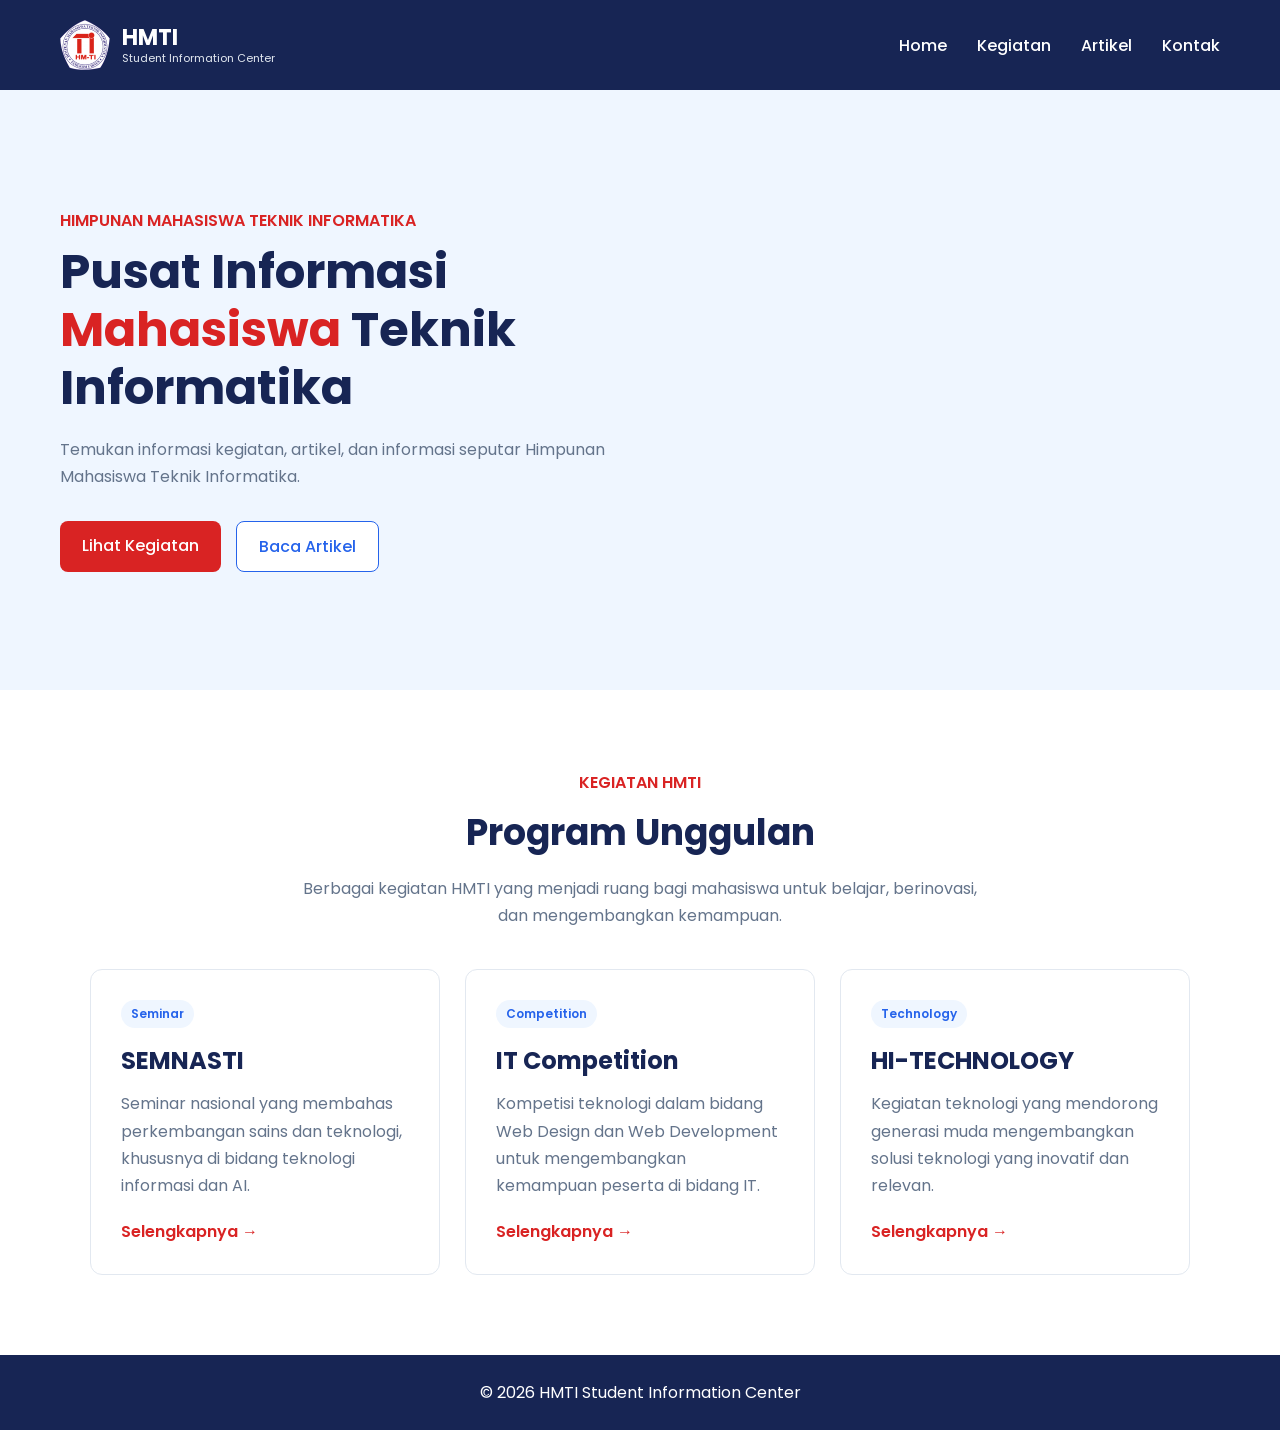
==== index.html @ 27c4262d "Initial commit" ====
<!DOCTYPE html>
<html lang="id">
<head>
    <meta charset="UTF-8">
    <meta name="viewport" content="width=device-width, initial-scale=1.0">
    <title>HMTI Student Information Center</title>
    <link href="https://fonts.googleapis.com/css2?family=Poppins:wght@400;500;600;700&display=swap" rel="stylesheet">
    <link rel="stylesheet" href="css/style.css">
</head>
<body>
    <nav>
    <div class="brand">
        <img src="assets/LOGO_HMTI.png" alt="Logo HMTI">

        <div class="brand-text">
            <h2>HMTI</h2>
            <p>Student Information Center</p>
        </div>
    </div>

    <ul>
        <li><a href="index.html">Home</a></li>
        <li><a href="kegiatan.html">Kegiatan</a></li>
        <li><a href="artikel.html">Artikel</a></li>
        <li><a href="kontak.html">Kontak</a></li>
    </ul>
</nav>

    <main>
        <section class="hero">
            <div class="hero-text">
                <p class="subtitle">HIMPUNAN MAHASISWA TEKNIK INFORMATIKA</p>
                <h1>
                    Pusat Informasi<br>
                    <span>Mahasiswa</span>
                    Teknik Informatika
                </h1>
                <p>
                    Temukan informasi kegiatan, artikel, dan informasi
                    seputar Himpunan Mahasiswa Teknik Informatika.
                </p>

                <div class="hero-buttons">
                    <a href="kegiatan.html" class="btn">
                        Lihat Kegiatan
                    </a>

                    <a href="artikel.html" class="btn-outline">
                        Baca Artikel
                    </a>
                </div>
            </div>
        </section>

        <section class="highlights">
            <div class="section-heading">
                <p class="subtitle">KEGIATAN HMTI</p>
                <h2>Program Unggulan</h2>
                <p>
                    Berbagai kegiatan HMTI yang menjadi ruang bagi mahasiswa
                    untuk belajar, berinovasi, dan mengembangkan kemampuan.
                </p>
            </div>

            <div class="activity-container">
                <article class="activity-card">
                    <div class="activity-content">
                        <span class="activity-tag">Seminar</span>
                        <h3>SEMNASTI</h3>
                        <p>
                            Seminar nasional yang membahas perkembangan
                            sains dan teknologi, khususnya di bidang
                            teknologi informasi dan AI.
                        </p>

                        <a href="kegiatan.html">
                            Selengkapnya →
                        </a>
                    </div>
                </article>

                <article class="activity-card">
                    <div class="activity-content">
                        <span class="activity-tag">Competition</span>
                        <h3>IT Competition</h3>
                        <p>
                            Kompetisi teknologi dalam bidang Web Design
                            dan Web Development untuk mengembangkan
                            kemampuan peserta di bidang IT.
                        </p>

                        <a href="kegiatan.html">
                            Selengkapnya →
                        </a>
                    </div>
                </article>

                <article class="activity-card">
                    <div class="activity-content">
                        <span class="activity-tag">Technology</span>
                        <h3>HI-TECHNOLOGY</h3>
                        <p>
                            Kegiatan teknologi yang mendorong generasi muda
                            mengembangkan solusi teknologi yang inovatif
                            dan relevan.
                        </p>

                        <a href="kegiatan.html">
                            Selengkapnya →
                        </a>
                    </div>
                </article>
            </div>
        </section>
    </main>

    <footer>
        <p>&copy; 2026 HMTI Student Information Center</p>
    </footer>
</body>
</html>
---- css/style.css ----
* {
    margin: 0;
    padding: 0;
    box-sizing: border-box;
    font-family: Poppins, sans-serif;
}

body {
    background: #FFFFFF;
    color: #1E293B;
}

.brand {
    display: flex;
    align-items: center;
    gap: 12px;
}

.brand img {
    width: 50px;
    height: 50px;
    object-fit: contain;
}

.brand-text h2 {
    font-size: 22px;
    line-height: 1.2;
    color: #FFFFFF;
}

.brand-text p {
    font-size: 11px;
    font-weight: 400;
    line-height: 1.2;
    color: #E2E8F0;
}

nav {
    display: flex;
    justify-content: space-between;
    align-items: center;

    padding: 20px 60px;

    background: #172554;
    color: #FFFFFF;

    position: sticky;
    top: 0;
    z-index: 100;
}

nav ul {
    display: flex;
    list-style: none;
    gap: 30px;
}

nav a {
    color: #FFFFFF;
    text-decoration: none;
    font-weight: 500;
    transition: 0.2s;
}

nav a:hover {
    color: #D92323;
}

.hero {
    min-height: 600px;

    display: flex;
    align-items: center;

    padding: 80px 60px;

    background: #EFF6FF;
}

.hero-text {
    max-width: 700px;
}

.subtitle {
    color: #D92323;
    font-weight: 600;
    margin-bottom: 10px;
}

.hero h1 {
    font-size: 48px;
    line-height: 1.2;
    margin-bottom: 20px;
    color: #172554;
}

.hero h1 span {
    color: #D92323;
}

.hero-text > p:not(.subtitle) {
    max-width: 600px;
    line-height: 1.7;
    margin-bottom: 30px;
    color: #64748B;
}

.hero-buttons {
    display: flex;
    gap: 15px;
}

.btn,
.btn-outline {
    padding: 12px 22px;
    border-radius: 8px;
    text-decoration: none;
    font-weight: 500;
    transition: 0.2s;
}

.btn {
    background: #D92323;
    color: #FFFFFF;
}

.btn:hover {
    background: #B91C1C;
}

.btn-outline {
    border: 1px solid #2563EB;
    color: #2563EB;
    background: #FFFFFF;
}

.btn-outline:hover {
    background: #2563EB;
    color: #FFFFFF;
}

/* ================= HIGHLIGHTS ================= */

.highlights {
    padding: 80px 60px;
    background: #FFFFFF;
}

.section-heading {
    max-width: 700px;
    margin: 0 auto 40px;
    text-align: center;
}

.section-heading h2 {
    font-size: 36px;
    color: #172554;
    margin-bottom: 15px;
}

.section-heading > p:last-child {
    color: #64748B;
    line-height: 1.7;
}


.activity-container {
    max-width: 1100px;
    margin: auto;

    display: grid;
    grid-template-columns: repeat(3, 1fr);
    gap: 25px;
}


.activity-card {
    border: 1px solid #E2E8F0;
    border-radius: 12px;

    padding: 30px;

    background: #FFFFFF;

    transition: 0.2s;
}

.activity-card:hover {
    transform: translateY(-5px);
    box-shadow: 0 10px 25px rgba(15, 23, 42, 0.08);
}


.activity-tag {
    display: inline-block;

    padding: 5px 10px;
    margin-bottom: 15px;

    border-radius: 20px;

    background: #EFF6FF;
    color: #2563EB;

    font-size: 12px;
    font-weight: 600;
}


.activity-card h3 {
    color: #172554;
    font-size: 24px;
    margin-bottom: 12px;
}


.activity-card p {
    color: #64748B;
    line-height: 1.7;
    margin-bottom: 20px;
}


.activity-card a {
    color: #D92323;
    text-decoration: none;
    font-weight: 600;
}

.activity-card a:hover {
    color: #B91C1C;
}

footer {
    padding: 25px;
    text-align: center;

    background: #172554;
    color: #FFFFFF;
}

@media (max-width: 768px) {

    nav {
        padding: 20px;
        flex-direction: column;
        gap: 15px;
    }

    nav ul {
        gap: 15px;
        flex-wrap: wrap;
        justify-content: center;
    }

    .hero {
        padding: 60px 20px;
    }

    .hero h1 {
        font-size: 36px;
    }

    .hero-buttons {
        flex-direction: column;
    }

    .activity-container {
    grid-template-columns: 1fr;
    }

    .highlights {
        padding: 60px 20px;
    }

    .btn,
    .btn-outline {
        text-align: center;
    }
}
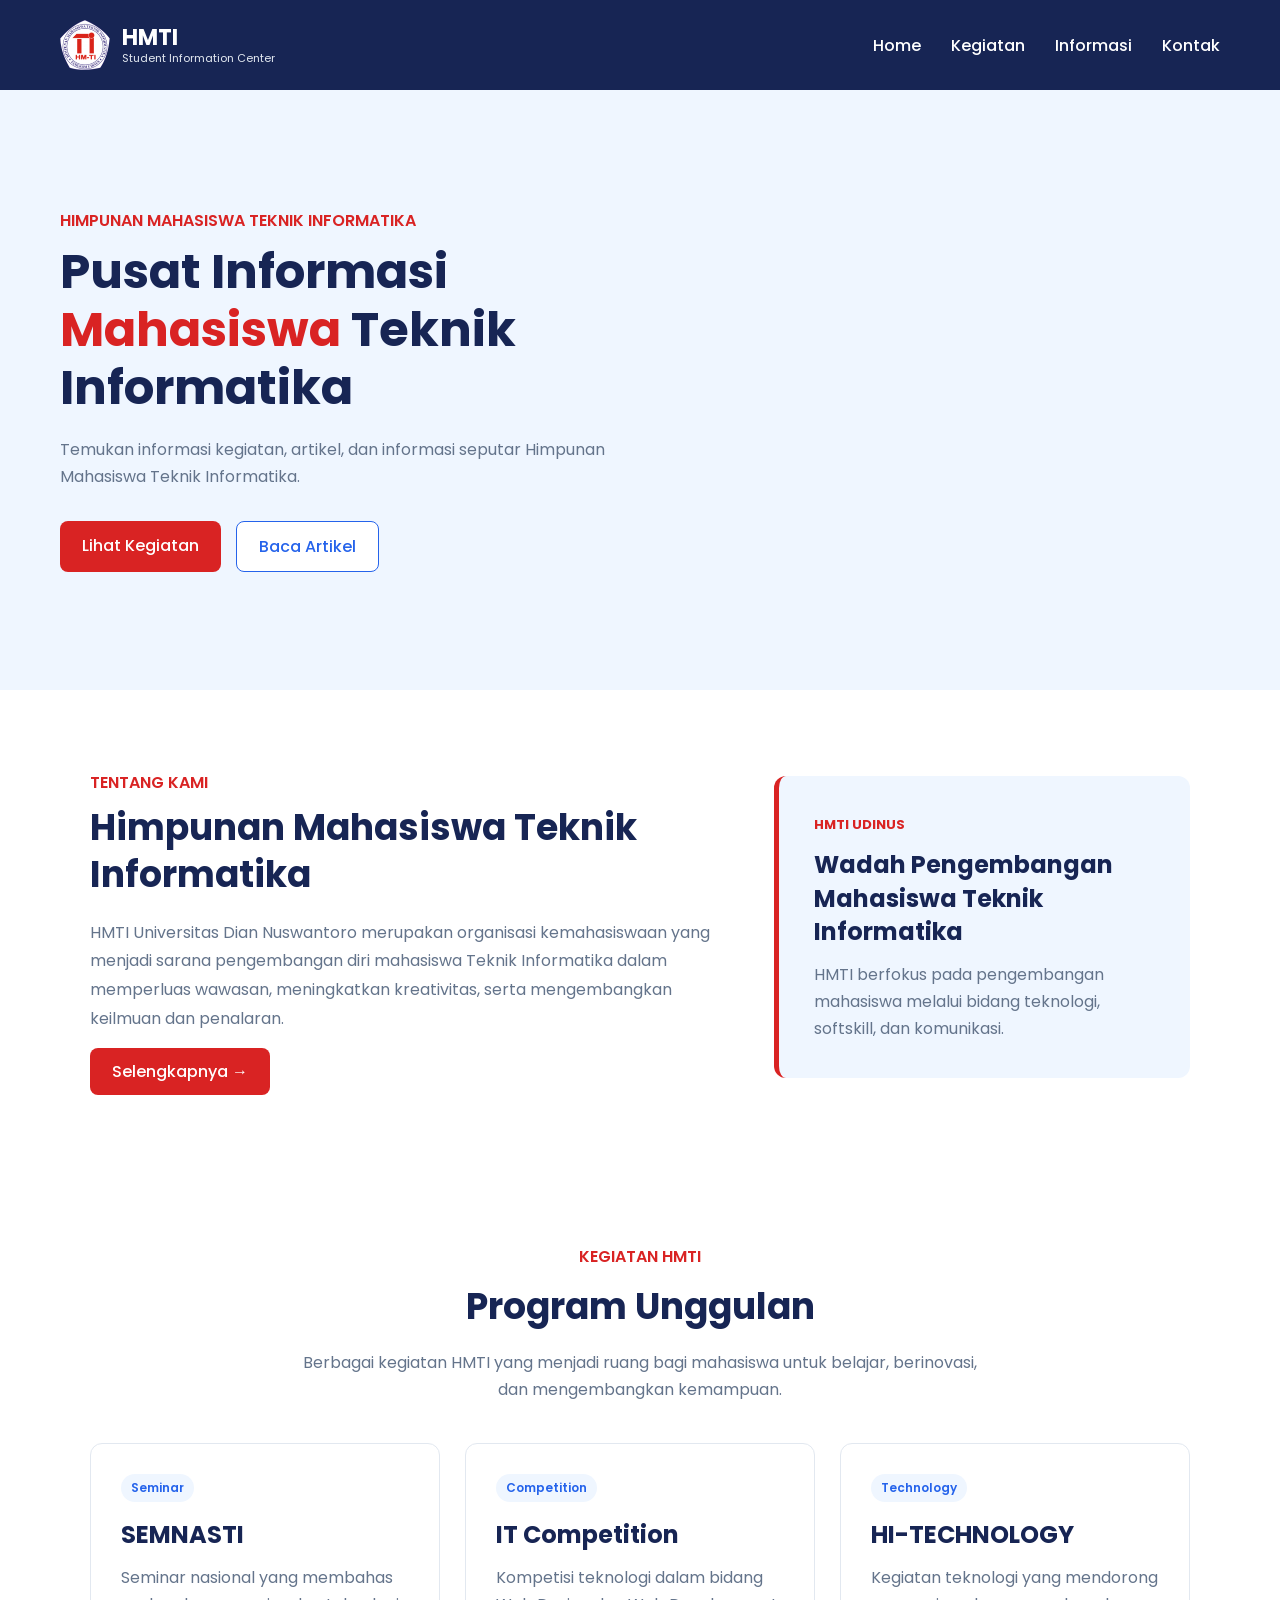
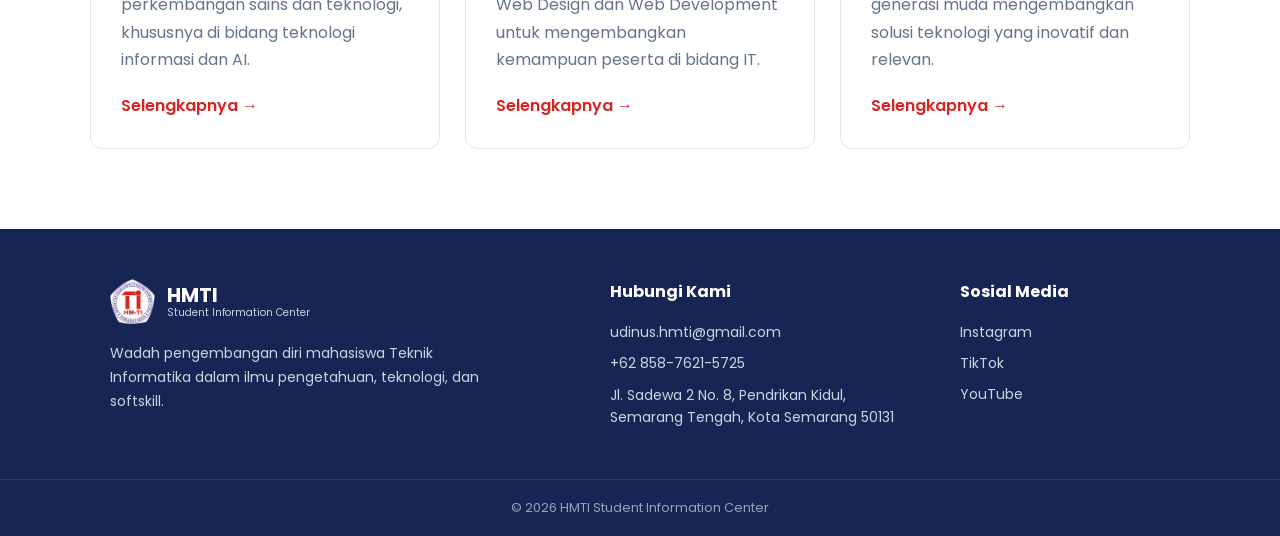
==== commit 17ba3a2f: "tambah bagian informasi, kontak, dan update web" ====
--- a/index.html
+++ b/index.html
@@ -5,26 +5,27 @@
     <meta name="viewport" content="width=device-width, initial-scale=1.0">
     <title>HMTI Student Information Center</title>
     <link href="https://fonts.googleapis.com/css2?family=Poppins:wght@400;500;600;700&display=swap" rel="stylesheet">
+    <link rel="stylesheet" href="https://cdnjs.cloudflare.com/ajax/libs/font-awesome/6.5.2/css/all.min.css">
     <link rel="stylesheet" href="css/style.css">
 </head>
 <body>
     <nav>
-    <div class="brand">
-        <img src="assets/LOGO_HMTI.png" alt="Logo HMTI">
-
-        <div class="brand-text">
-            <h2>HMTI</h2>
-            <p>Student Information Center</p>
+        <div class="brand">
+            <img src="assets/LOGO_HMTI.png" alt="Logo HMTI">
+
+            <div class="brand-text">
+                <h2>HMTI</h2>
+                <p>Student Information Center</p>
+            </div>
         </div>
-    </div>
-
-    <ul>
-        <li><a href="index.html">Home</a></li>
-        <li><a href="kegiatan.html">Kegiatan</a></li>
-        <li><a href="artikel.html">Artikel</a></li>
-        <li><a href="kontak.html">Kontak</a></li>
-    </ul>
-</nav>
+
+        <ul>
+            <li><a href="index.html">Home</a></li>
+            <li><a href="kegiatan.html">Kegiatan</a></li>
+            <li><a href="informasi.html">Informasi</a></li>
+            <li><a href="kontak.html">Kontak</a></li>
+        </ul>
+    </nav>
 
     <main>
         <section class="hero">
@@ -48,6 +49,45 @@
                     <a href="artikel.html" class="btn-outline">
                         Baca Artikel
                     </a>
+                </div>
+            </div>
+        </section>
+
+        <section class="about-section">
+            <div class="about-container">
+                <div class="about-text">
+                    <p class="subtitle">TENTANG KAMI</p>
+
+                    <h2>
+                        Himpunan Mahasiswa
+                        Teknik Informatika
+                    </h2>
+
+                    <p>
+                        HMTI Universitas Dian Nuswantoro merupakan organisasi
+                        kemahasiswaan yang menjadi sarana pengembangan diri
+                        mahasiswa Teknik Informatika dalam memperluas wawasan,
+                        meningkatkan kreativitas, serta mengembangkan keilmuan
+                        dan penalaran.
+                    </p>
+
+                    <a href="informasi.html" class="btn">
+                        Selengkapnya →
+                    </a>
+                </div>
+
+                <div class="about-box">
+                    <span>HMTI UDINUS</span>
+
+                    <h3>
+                        Wadah Pengembangan
+                        Mahasiswa Teknik Informatika
+                    </h3>
+
+                    <p>
+                        HMTI berfokus pada pengembangan mahasiswa melalui
+                        bidang teknologi, softskill, dan komunikasi.
+                    </p>
                 </div>
             </div>
         </section>
@@ -115,7 +155,53 @@
     </main>
 
     <footer>
-        <p>&copy; 2026 HMTI Student Information Center</p>
+        <div class="footer-container">
+            <div class="footer-brand">
+                <div class="footer-logo">
+                    <img src="assets/LOGO_HMTI.png" alt="Logo HMTI">
+
+                    <div>
+                        <h2>HMTI</h2>
+                        <p>Student Information Center</p>
+                    </div>
+                </div>
+
+                <p>
+                    Wadah pengembangan diri mahasiswa Teknik Informatika
+                    dalam ilmu pengetahuan, teknologi, dan softskill.
+                </p>
+            </div>
+
+            <div class="footer-contact">
+                <h3>Hubungi Kami</h3>
+
+                <a href="mailto:udinus.hmti@gmail.com">
+                    udinus.hmti@gmail.com
+                </a>
+
+                <a href="https://wa.me/6285876215725" target="_blank">
+                    +62 858-7621-5725
+                </a>
+                <p>
+                    Jl. Sadewa 2 No. 8, Pendrikan Kidul,
+                    Semarang Tengah, Kota Semarang 50131
+                </p>
+            </div>
+
+            <div class="footer-social">
+                <h3>Sosial Media</h3>
+
+                <a href="#" target="_blank">Instagram</a>
+                <a href="#" target="_blank">TikTok</a>
+                <a href="#" target="_blank">YouTube</a>
+            </div>
+        </div>
+
+        <div class="footer-bottom">
+            <p>
+                &copy; 2026 HMTI Student Information Center
+            </p>
+        </div>
     </footer>
 </body>
 </html>
--- a/css/style.css
+++ b/css/style.css
@@ -10,6 +10,18 @@
     color: #1E293B;
 }
 
+nav {
+    display: flex;
+    justify-content: space-between;
+    align-items: center;
+    padding: 20px 60px;
+    background: #172554;
+    color: #FFFFFF;
+    position: sticky;
+    top: 0;
+    z-index: 100;
+}
+
 .brand {
     display: flex;
     align-items: center;
@@ -23,37 +35,22 @@
 }
 
 .brand-text h2 {
+    color: #FFFFFF;
     font-size: 22px;
     line-height: 1.2;
-    color: #FFFFFF;
 }
 
 .brand-text p {
+    color: #E2E8F0;
     font-size: 11px;
     font-weight: 400;
     line-height: 1.2;
-    color: #E2E8F0;
-}
-
-nav {
-    display: flex;
-    justify-content: space-between;
-    align-items: center;
-
-    padding: 20px 60px;
-
-    background: #172554;
-    color: #FFFFFF;
-
-    position: sticky;
-    top: 0;
-    z-index: 100;
 }
 
 nav ul {
     display: flex;
+    gap: 30px;
     list-style: none;
-    gap: 30px;
 }
 
 nav a {
@@ -67,14 +64,17 @@
     color: #D92323;
 }
 
+.subtitle {
+    color: #D92323;
+    font-weight: 600;
+    margin-bottom: 10px;
+}
+
 .hero {
     min-height: 600px;
-
     display: flex;
     align-items: center;
-
     padding: 80px 60px;
-
     background: #EFF6FF;
 }
 
@@ -82,17 +82,11 @@
     max-width: 700px;
 }
 
-.subtitle {
-    color: #D92323;
-    font-weight: 600;
-    margin-bottom: 10px;
-}
-
 .hero h1 {
+    color: #172554;
     font-size: 48px;
     line-height: 1.2;
     margin-bottom: 20px;
-    color: #172554;
 }
 
 .hero h1 span {
@@ -101,9 +95,9 @@
 
 .hero-text > p:not(.subtitle) {
     max-width: 600px;
-    line-height: 1.7;
     margin-bottom: 30px;
     color: #64748B;
+    line-height: 1.7;
 }
 
 .hero-buttons {
@@ -131,8 +125,8 @@
 
 .btn-outline {
     border: 1px solid #2563EB;
+    background: #FFFFFF;
     color: #2563EB;
-    background: #FFFFFF;
 }
 
 .btn-outline:hover {
@@ -140,7 +134,63 @@
     color: #FFFFFF;
 }
 
-/* ================= HIGHLIGHTS ================= */
+.about-section {
+    padding: 80px 60px;
+    background: #FFFFFF;
+}
+
+.about-container {
+    max-width: 1100px;
+    margin: auto;
+
+    display: grid;
+    grid-template-columns: 1.2fr 0.8fr;
+    gap: 60px;
+
+    align-items: center;
+}
+
+.about-text {
+    max-width: 650px;
+}
+
+.about-text h2 {
+    color: #172554;
+    font-size: 36px;
+    line-height: 1.3;
+    margin-bottom: 20px;
+}
+
+.about-text > p:not(.subtitle) {
+    color: #64748B;
+    line-height: 1.8;
+    margin-bottom: 25px;
+}
+
+.about-box {
+    padding: 35px;
+    border-radius: 12px;
+    background: #EFF6FF;
+    border-left: 5px solid #D92323;
+}
+
+.about-box span {
+    color: #D92323;
+    font-size: 13px;
+    font-weight: 700;
+}
+
+.about-box h3 {
+    color: #172554;
+    font-size: 24px;
+    line-height: 1.4;
+    margin: 12px 0;
+}
+
+.about-box p {
+    color: #64748B;
+    line-height: 1.7;
+}
 
 .highlights {
     padding: 80px 60px;
@@ -154,8 +204,8 @@
 }
 
 .section-heading h2 {
+    color: #172554;
     font-size: 36px;
-    color: #172554;
     margin-bottom: 15px;
 }
 
@@ -163,26 +213,20 @@
     color: #64748B;
     line-height: 1.7;
 }
-
 
 .activity-container {
     max-width: 1100px;
     margin: auto;
-
     display: grid;
     grid-template-columns: repeat(3, 1fr);
     gap: 25px;
 }
 
-
 .activity-card {
+    padding: 30px;
     border: 1px solid #E2E8F0;
     border-radius: 12px;
-
-    padding: 30px;
-
-    background: #FFFFFF;
-
+    background: #FFFFFF;
     transition: 0.2s;
 }
 
@@ -191,36 +235,28 @@
     box-shadow: 0 10px 25px rgba(15, 23, 42, 0.08);
 }
 
-
 .activity-tag {
     display: inline-block;
-
     padding: 5px 10px;
     margin-bottom: 15px;
-
     border-radius: 20px;
-
     background: #EFF6FF;
     color: #2563EB;
-
     font-size: 12px;
     font-weight: 600;
 }
 
-
 .activity-card h3 {
     color: #172554;
     font-size: 24px;
     margin-bottom: 12px;
 }
 
-
 .activity-card p {
     color: #64748B;
     line-height: 1.7;
     margin-bottom: 20px;
 }
-
 
 .activity-card a {
     color: #D92323;
@@ -232,26 +268,481 @@
     color: #B91C1C;
 }
 
+.page-header {
+    padding: 70px 20px 50px;
+    text-align: center;
+    background: #EFF6FF;
+}
+
+.page-header h1 {
+    color: #172554;
+    font-size: 42px;
+    margin-bottom: 15px;
+}
+
+.page-header h1 span {
+    color: #D92323;
+}
+
+.page-header > p:last-child {
+    max-width: 650px;
+    margin: auto;
+    color: #64748B;
+    line-height: 1.7;
+}
+
+.activities {
+    padding: 80px 60px;
+    background: #FFFFFF;
+}
+
+.activity-list {
+    max-width: 1000px;
+    margin: auto;
+    display: grid;
+    grid-template-columns: repeat(2, 1fr);
+    gap: 25px;
+}
+
+.activity-item {
+    padding: 30px;
+    border: 1px solid #E2E8F0;
+    border-radius: 12px;
+    background: #FFFFFF;
+    transition: 0.2s;
+}
+
+.activity-item:hover {
+    transform: translateY(-5px);
+    box-shadow: 0 10px 25px rgba(15, 23, 42, 0.08);
+}
+
+.activity-item h2 {
+    color: #172554;
+    font-size: 26px;
+    margin-bottom: 15px;
+}
+
+.activity-info {
+    margin-bottom: 15px;
+}
+
+.activity-info p {
+    color: #64748B;
+    font-size: 14px;
+    margin-bottom: 5px;
+}
+
+.activity-description {
+    color: #64748B;
+    line-height: 1.7;
+    margin-bottom: 20px;
+}
+
+.activity-link {
+    color: #D92323;
+    text-decoration: none;
+    font-weight: 600;
+}
+
+.activity-link:hover {
+    color: #B91C1C;
+}
+
+.info-section {
+    max-width: 1100px;
+    margin: auto;
+    padding: 70px 20px;
+}
+
+.info-heading {
+    max-width: 750px;
+    margin-bottom: 35px;
+}
+
+.info-heading h2 {
+    color: #172554;
+    font-size: 32px;
+    line-height: 1.3;
+    margin-bottom: 15px;
+}
+
+.info-heading > p:last-child {
+    color: #64748B;
+    line-height: 1.7;
+}
+
+.vision-box {
+    padding: 30px;
+    border-left: 5px solid #D92323;
+    border-radius: 10px;
+    background: #EFF6FF;
+}
+
+.vision-box p {
+    color: #1E293B;
+    font-size: 16px;
+    line-height: 1.8;
+}
+
+.mission-section {
+    background: #FFFFFF;
+}
+
+.mission-list {
+    display: flex;
+    flex-direction: column;
+    gap: 15px;
+}
+
+.mission-item {
+    display: flex;
+    align-items: flex-start;
+    gap: 20px;
+    padding: 20px;
+    border: 1px solid #E2E8F0;
+    border-radius: 10px;
+    background: #FFFFFF;
+    transition: 0.2s;
+}
+
+.mission-item:hover {
+    transform: translateX(5px);
+    box-shadow: 0 5px 20px rgba(15, 23, 42, 0.06);
+}
+
+.mission-item span {
+    flex-shrink: 0;
+    color: #D92323;
+    font-size: 18px;
+    font-weight: 700;
+}
+
+.mission-item p {
+    color: #64748B;
+    line-height: 1.7;
+}
+
+.fields-section {
+    max-width: none;
+    padding: 70px 60px;
+    background: #EFF6FF;
+}
+
+.fields-section .info-heading {
+    max-width: 700px;
+    margin: 0 auto 40px;
+    text-align: center;
+}
+
+.field-container {
+    max-width: 1100px;
+    margin: auto;
+    display: grid;
+    grid-template-columns: repeat(3, 1fr);
+    gap: 25px;
+}
+
+.field-card {
+    display: flex;
+    flex-direction: column;
+    padding: 30px;
+    border: 1px solid #E2E8F0;
+    border-radius: 12px;
+    background: #FFFFFF;
+    transition: 0.2s;
+}
+
+.field-card:hover {
+    transform: translateY(-5px);
+    box-shadow: 0 10px 25px rgba(15, 23, 42, 0.08);
+}
+
+.field-number {
+    display: inline-block;
+    margin-bottom: 15px;
+    color: #D92323;
+    font-size: 14px;
+    font-weight: 700;
+}
+
+.field-card h3 {
+    color: #172554;
+    font-size: 26px;
+    margin-bottom: 5px;
+}
+
+.field-title {
+    color: #2563EB;
+    font-size: 14px;
+    font-weight: 600;
+    margin-bottom: 18px;
+}
+
+.field-description {
+    color: #64748B;
+    line-height: 1.7;
+    margin-bottom: 25px;
+}
+
+.field-detail {
+    padding-top: 18px;
+    margin-top: auto;
+    border-top: 1px solid #E2E8F0;
+}
+
+.field-detail + .field-detail {
+    margin-top: 20px;
+}
+
+.field-detail h4 {
+    color: #172554;
+    font-size: 14px;
+    margin-bottom: 10px;
+}
+
+.field-detail ul {
+    padding-left: 18px;
+    color: #64748B;
+    font-size: 14px;
+    line-height: 1.8;
+}
+
+.field-detail li {
+    padding-left: 3px;
+}
+
+.contact-section {
+    max-width: 1100px;
+    margin: auto;
+    padding: 70px 20px;
+}
+
+.contact-heading {
+    max-width: 700px;
+    margin-bottom: 40px;
+}
+
+.contact-heading h2 {
+    color: #172554;
+    font-size: 32px;
+    margin-bottom: 15px;
+}
+
+.contact-heading > p:last-child {
+    color: #64748B;
+    line-height: 1.7;
+}
+
+.contact-container {
+    display: grid;
+    grid-template-columns: repeat(3, 1fr);
+    gap: 20px;
+    margin-bottom: 70px;
+}
+
+.contact-card {
+    display: flex;
+    align-items: flex-start;
+    gap: 15px;
+    padding: 25px;
+    border: 1px solid #E2E8F0;
+    border-radius: 12px;
+    background: #FFFFFF;
+    transition: 0.2s;
+}
+
+.contact-card:hover {
+    transform: translateY(-5px);
+    box-shadow: 0 10px 25px rgba(15, 23, 42, 0.08);
+}
+
+.contact-icon {
+    display: flex;
+    align-items: center;
+    justify-content: center;
+    flex-shrink: 0;
+    width: 42px;
+    height: 42px;
+    border-radius: 10px;
+    background: #EFF6FF;
+    color: #2563EB;
+    font-size: 20px;
+    font-weight: 600;
+}
+
+.contact-icon i {
+    font-size: 18px;
+}
+
+.contact-card h3 {
+    color: #172554;
+    font-size: 17px;
+    margin-bottom: 6px;
+}
+
+.contact-card p,
+.contact-card a {
+    color: #64748B;
+    font-size: 14px;
+    line-height: 1.6;
+    text-decoration: none;
+}
+
+.contact-card a:hover {
+    color: #D92323;
+}
+
+.social-section {
+    padding: 50px 30px;
+    border-radius: 12px;
+    background: #EFF6FF;
+    text-align: center;
+}
+
+.social-section h2 {
+    color: #172554;
+    font-size: 30px;
+    margin-bottom: 12px;
+}
+
+.social-section > p:not(.subtitle) {
+    max-width: 600px;
+    margin: 0 auto 25px;
+    color: #64748B;
+    line-height: 1.7;
+}
+
+.social-link {
+    display: inline-flex;
+    align-items: center;
+    justify-content: center;
+    gap: 8px;
+    padding: 10px 20px;
+    border: 1px solid #2563EB;
+    border-radius: 8px;
+    background: #FFFFFF;
+    color: #2563EB;
+    text-decoration: none;
+    font-size: 14px;
+    font-weight: 600;
+    transition: 0.2s;
+}
+
+.social-link:hover {
+    background: #2563EB;
+    color: #FFFFFF;
+}
+
+.social-link i {
+    font-size: 16px;
+}
+
 footer {
-    padding: 25px;
-    text-align: center;
-
     background: #172554;
     color: #FFFFFF;
 }
 
+.footer-container {
+    max-width: 1100px;
+    margin: auto;
+    padding: 50px 20px;
+    display: grid;
+    grid-template-columns: 1.5fr 1fr 0.7fr;
+    gap: 50px;
+}
+
+.footer-logo {
+    display: flex;
+    align-items: center;
+    gap: 12px;
+    margin-bottom: 18px;
+}
+
+.footer-logo img {
+    width: 45px;
+    height: 45px;
+    object-fit: contain;
+}
+
+.footer-logo h2 {
+    font-size: 20px;
+    line-height: 1.2;
+}
+
+.footer-logo p {
+    color: #CBD5E1;
+    font-size: 10px;
+    line-height: 1.2;
+}
+
+.footer-brand > p {
+    max-width: 400px;
+    color: #CBD5E1;
+    font-size: 14px;
+    line-height: 1.7;
+}
+
+.footer-container h3 {
+    margin-bottom: 18px;
+    color: #FFFFFF;
+    font-size: 16px;
+}
+
+.footer-contact a,
+.footer-social a {
+    display: flex;
+    align-items: center;
+    gap: 8px;
+    margin-bottom: 10px;
+    color: #CBD5E1;
+    font-size: 14px;
+    text-decoration: none;
+    transition: 0.2s;
+}
+
+.footer-contact p {
+    display: flex;
+    align-items: flex-start;
+    gap: 8px;
+    color: #CBD5E1;
+    font-size: 14px;
+    line-height: 1.6;
+}
+
+.footer-contact i,
+.footer-social i {
+    width: 18px;
+    text-align: center;
+}
+
+.footer-contact a:hover,
+.footer-social a:hover {
+    color: #FFFFFF;
+}
+
+.footer-bottom {
+    padding: 18px 20px;
+    border-top: 1px solid rgba(255, 255, 255, 0.1);
+    text-align: center;
+}
+
+.footer-bottom p {
+    color: #94A3B8;
+    font-size: 13px;
+}
+
 @media (max-width: 768px) {
-
     nav {
-        padding: 20px;
         flex-direction: column;
         gap: 15px;
+        padding: 20px;
     }
 
     nav ul {
+        justify-content: center;
+        flex-wrap: wrap;
         gap: 15px;
-        flex-wrap: wrap;
-        justify-content: center;
     }
 
     .hero {
@@ -264,18 +755,81 @@
 
     .hero-buttons {
         flex-direction: column;
-    }
-
-    .activity-container {
-    grid-template-columns: 1fr;
-    }
-
-    .highlights {
-        padding: 60px 20px;
     }
 
     .btn,
     .btn-outline {
         text-align: center;
     }
+
+    .highlights {
+        padding: 60px 20px;
+    }
+
+    .activity-container {
+        grid-template-columns: 1fr;
+    }
+
+    .page-header {
+        padding: 60px 20px 40px;
+    }
+
+    .page-header h1 {
+        font-size: 34px;
+    }
+
+    .activities {
+        padding: 60px 20px;
+    }
+
+    .activity-list {
+        grid-template-columns: 1fr;
+    }
+
+    .info-section {
+        padding: 50px 20px;
+    }
+
+    .info-heading h2 {
+        font-size: 28px;
+    }
+
+    .mission-item {
+        gap: 15px;
+    }
+
+    .fields-section {
+        padding: 50px 20px;
+    }
+
+    .field-container {
+        grid-template-columns: 1fr;
+    }
+
+    .contact-section {
+        padding: 50px 20px;
+    }
+
+    .contact-heading h2 {
+        font-size: 28px;
+    }
+
+    .contact-container {
+        grid-template-columns: 1fr;
+        margin-bottom: 50px;
+    }
+
+    .social-section {
+        padding: 40px 20px;
+    }
+
+    .social-section h2 {
+        font-size: 26px;
+    }
+
+    .footer-container {
+        grid-template-columns: 1fr;
+        gap: 35px;
+        padding: 40px 20px;
+    }
 }
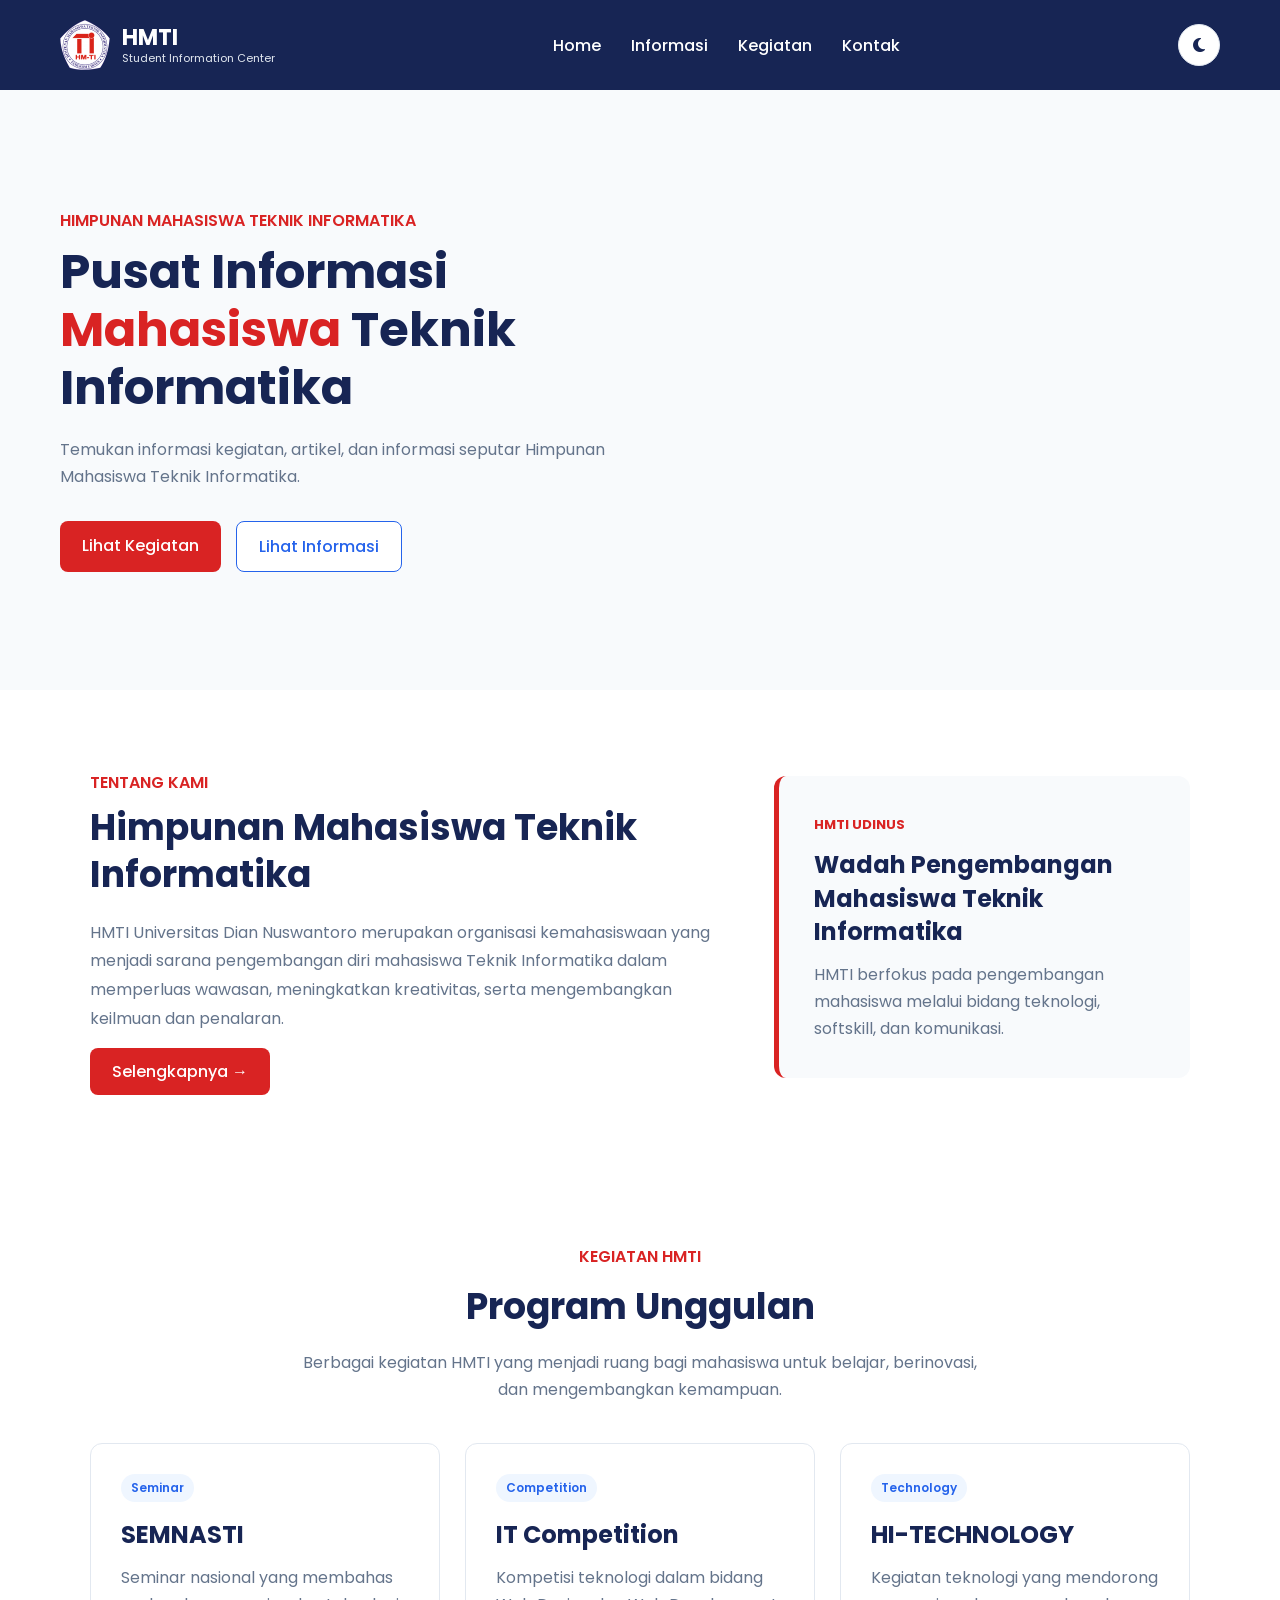
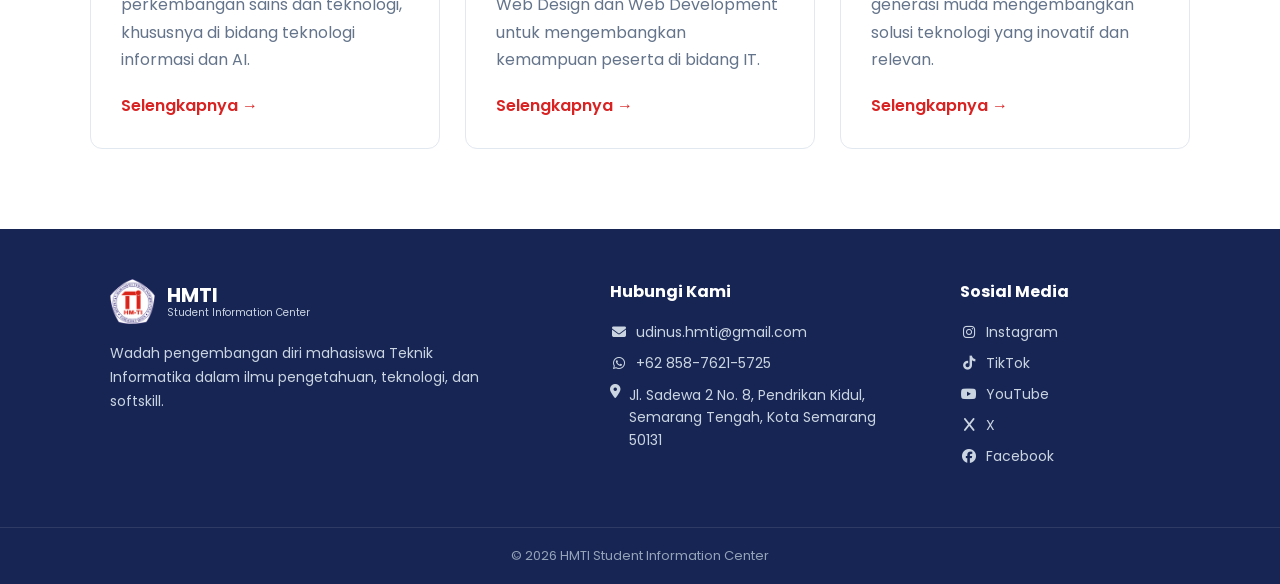
==== commit 900825e4: "Membuat script js, menambahkan dark mode, dan menambahkan form pendaftaran" ====
--- a/index.html
+++ b/index.html
@@ -21,10 +21,14 @@
 
         <ul>
             <li><a href="index.html">Home</a></li>
+            <li><a href="informasi.html">Informasi</a></li>
             <li><a href="kegiatan.html">Kegiatan</a></li>
-            <li><a href="informasi.html">Informasi</a></li>
             <li><a href="kontak.html">Kontak</a></li>
         </ul>
+
+        <button id="themeToggle" class="theme-toggle" aria-label="Ganti tema">
+            <i class="fa-solid fa-moon"></i>
+        </button>
     </nav>
 
     <main>
@@ -46,14 +50,14 @@
                         Lihat Kegiatan
                     </a>
 
-                    <a href="artikel.html" class="btn-outline">
-                        Baca Artikel
+                    <a href="informasi.html" class="btn-outline">
+                        Lihat Informasi
                     </a>
                 </div>
             </div>
         </section>
 
-        <section class="about-section">
+        <section class="about-section scroll-animation">
             <div class="about-container">
                 <div class="about-text">
                     <p class="subtitle">TENTANG KAMI</p>
@@ -92,7 +96,7 @@
             </div>
         </section>
 
-        <section class="highlights">
+        <section class="highlights scroll-animation">
             <div class="section-heading">
                 <p class="subtitle">KEGIATAN HMTI</p>
                 <h2>Program Unggulan</h2>
@@ -103,7 +107,7 @@
             </div>
 
             <div class="activity-container">
-                <article class="activity-card">
+                <article class="activity-card scroll-animation">
                     <div class="activity-content">
                         <span class="activity-tag">Seminar</span>
                         <h3>SEMNASTI</h3>
@@ -176,13 +180,17 @@
                 <h3>Hubungi Kami</h3>
 
                 <a href="mailto:udinus.hmti@gmail.com">
+                    <i class="fa-solid fa-envelope"></i>
                     udinus.hmti@gmail.com
                 </a>
 
                 <a href="https://wa.me/6285876215725" target="_blank">
+                    <i class="fa-brands fa-whatsapp"></i>
                     +62 858-7621-5725
                 </a>
-                <p>
+
+                <p>
+                    <i class="fa-solid fa-location-dot"></i>
                     Jl. Sadewa 2 No. 8, Pendrikan Kidul,
                     Semarang Tengah, Kota Semarang 50131
                 </p>
@@ -191,9 +199,30 @@
             <div class="footer-social">
                 <h3>Sosial Media</h3>
 
-                <a href="#" target="_blank">Instagram</a>
-                <a href="#" target="_blank">TikTok</a>
-                <a href="#" target="_blank">YouTube</a>
+                <a href="https://www.instagram.com/hmtiudinus" target="_blank">
+                    <i class="fa-brands fa-instagram"></i>
+                    Instagram
+                </a>
+
+                <a href="https://www.tiktok.com/@hmtiudinus" target="_blank">
+                    <i class="fa-brands fa-tiktok"></i>
+                    TikTok
+                </a>
+
+                <a href="https://www.youtube.com/@hmtiudinus4102" target="_blank">
+                    <i class="fa-brands fa-youtube"></i>
+                    YouTube
+                </a>
+
+                <a href="https://x.com/hmtiudinus" target="_blank">
+                    <i class="fa-brands fa-x"></i>
+                    X
+                </a>
+
+                <a href="https://www.facebook.com/hmti.udinus" target="_blank">
+                    <i class="fa-brands fa-facebook"></i>
+                    Facebook
+                </a>
             </div>
         </div>
 
@@ -203,5 +232,7 @@
             </p>
         </div>
     </footer>
+
+    <script src="js/script.js"></script>
 </body>
 </html>
--- a/css/style.css
+++ b/css/style.css
@@ -7,7 +7,11 @@
 
 body {
     background: #FFFFFF;
-    color: #1E293B;
+    color: #172554;
+
+    transition:
+        background-color 0.3s ease,
+        color 0.3s ease;
 }
 
 nav {
@@ -15,11 +19,17 @@
     justify-content: space-between;
     align-items: center;
     padding: 20px 60px;
+
     background: #172554;
     color: #FFFFFF;
+
     position: sticky;
     top: 0;
     z-index: 100;
+
+    transition:
+        background-color 0.3s ease,
+        color 0.3s ease;
 }
 
 .brand {
@@ -64,6 +74,35 @@
     color: #D92323;
 }
 
+.theme-toggle {
+    width: 42px;
+    height: 42px;
+
+    display: flex;
+    align-items: center;
+    justify-content: center;
+
+    border: 1px solid #E2E8F0;
+    border-radius: 50%;
+
+    background: #FFFFFF;
+    color: #172554;
+
+    font-size: 16px;
+
+    cursor: pointer;
+
+    transition:
+        background-color 0.3s ease,
+        color 0.3s ease,
+        border-color 0.3s ease;
+}
+
+.theme-toggle:hover {
+    background: #EFF6FF;
+    color: #2563EB;
+}
+
 .subtitle {
     color: #D92323;
     font-weight: 600;
@@ -72,10 +111,15 @@
 
 .hero {
     min-height: 600px;
+
     display: flex;
     align-items: center;
+
     padding: 80px 60px;
-    background: #EFF6FF;
+
+    background: #F8FAFC;
+
+    transition: background-color 0.3s ease;
 }
 
 .hero-text {
@@ -96,6 +140,7 @@
 .hero-text > p:not(.subtitle) {
     max-width: 600px;
     margin-bottom: 30px;
+
     color: #64748B;
     line-height: 1.7;
 }
@@ -109,8 +154,10 @@
 .btn-outline {
     padding: 12px 22px;
     border-radius: 8px;
+
     text-decoration: none;
     font-weight: 500;
+
     transition: 0.2s;
 }
 
@@ -137,6 +184,8 @@
 .about-section {
     padding: 80px 60px;
     background: #FFFFFF;
+
+    transition: background-color 0.3s ease;
 }
 
 .about-container {
@@ -170,8 +219,13 @@
 .about-box {
     padding: 35px;
     border-radius: 12px;
-    background: #EFF6FF;
+
+    background: #F8FAFC;
     border-left: 5px solid #D92323;
+
+    transition:
+        background-color 0.3s ease,
+        border-color 0.3s ease;
 }
 
 .about-box span {
@@ -195,6 +249,8 @@
 .highlights {
     padding: 80px 60px;
     background: #FFFFFF;
+
+    transition: background-color 0.3s ease;
 }
 
 .section-heading {
@@ -217,6 +273,7 @@
 .activity-container {
     max-width: 1100px;
     margin: auto;
+
     display: grid;
     grid-template-columns: repeat(3, 1fr);
     gap: 25px;
@@ -224,10 +281,17 @@
 
 .activity-card {
     padding: 30px;
+
     border: 1px solid #E2E8F0;
     border-radius: 12px;
-    background: #FFFFFF;
-    transition: 0.2s;
+
+    background: #FFFFFF;
+
+    transition:
+        background-color 0.3s ease,
+        border-color 0.3s ease,
+        transform 0.2s ease,
+        box-shadow 0.2s ease;
 }
 
 .activity-card:hover {
@@ -237,11 +301,15 @@
 
 .activity-tag {
     display: inline-block;
+
     padding: 5px 10px;
     margin-bottom: 15px;
+
     border-radius: 20px;
+
     background: #EFF6FF;
     color: #2563EB;
+
     font-size: 12px;
     font-weight: 600;
 }
@@ -270,8 +338,12 @@
 
 .page-header {
     padding: 70px 20px 50px;
+
     text-align: center;
-    background: #EFF6FF;
+
+    background: #F8FAFC;
+
+    transition: background-color 0.3s ease;
 }
 
 .page-header h1 {
@@ -287,72 +359,17 @@
 .page-header > p:last-child {
     max-width: 650px;
     margin: auto;
+
     color: #64748B;
     line-height: 1.7;
-}
-
-.activities {
-    padding: 80px 60px;
-    background: #FFFFFF;
-}
-
-.activity-list {
-    max-width: 1000px;
-    margin: auto;
-    display: grid;
-    grid-template-columns: repeat(2, 1fr);
-    gap: 25px;
-}
-
-.activity-item {
-    padding: 30px;
-    border: 1px solid #E2E8F0;
-    border-radius: 12px;
-    background: #FFFFFF;
-    transition: 0.2s;
-}
-
-.activity-item:hover {
-    transform: translateY(-5px);
-    box-shadow: 0 10px 25px rgba(15, 23, 42, 0.08);
-}
-
-.activity-item h2 {
-    color: #172554;
-    font-size: 26px;
-    margin-bottom: 15px;
-}
-
-.activity-info {
-    margin-bottom: 15px;
-}
-
-.activity-info p {
-    color: #64748B;
-    font-size: 14px;
-    margin-bottom: 5px;
-}
-
-.activity-description {
-    color: #64748B;
-    line-height: 1.7;
-    margin-bottom: 20px;
-}
-
-.activity-link {
-    color: #D92323;
-    text-decoration: none;
-    font-weight: 600;
-}
-
-.activity-link:hover {
-    color: #B91C1C;
 }
 
 .info-section {
     max-width: 1100px;
     margin: auto;
     padding: 70px 20px;
+
+    transition: background-color 0.3s ease;
 }
 
 .info-heading {
@@ -374,9 +391,15 @@
 
 .vision-box {
     padding: 30px;
+
     border-left: 5px solid #D92323;
     border-radius: 10px;
-    background: #EFF6FF;
+
+    background: #F8FAFC;
+
+    transition:
+        background-color 0.3s ease,
+        border-color 0.3s ease;
 }
 
 .vision-box p {
@@ -399,11 +422,19 @@
     display: flex;
     align-items: flex-start;
     gap: 20px;
+
     padding: 20px;
+
     border: 1px solid #E2E8F0;
     border-radius: 10px;
-    background: #FFFFFF;
-    transition: 0.2s;
+
+    background: #FFFFFF;
+
+    transition:
+        background-color 0.3s ease,
+        border-color 0.3s ease,
+        transform 0.2s ease,
+        box-shadow 0.2s ease;
 }
 
 .mission-item:hover {
@@ -413,6 +444,7 @@
 
 .mission-item span {
     flex-shrink: 0;
+
     color: #D92323;
     font-size: 18px;
     font-weight: 700;
@@ -425,19 +457,25 @@
 
 .fields-section {
     max-width: none;
+
     padding: 70px 60px;
-    background: #EFF6FF;
+
+    background: #F8FAFC;
+
+    transition: background-color 0.3s ease;
 }
 
 .fields-section .info-heading {
     max-width: 700px;
     margin: 0 auto 40px;
+
     text-align: center;
 }
 
 .field-container {
     max-width: 1100px;
     margin: auto;
+
     display: grid;
     grid-template-columns: repeat(3, 1fr);
     gap: 25px;
@@ -446,11 +484,19 @@
 .field-card {
     display: flex;
     flex-direction: column;
+
     padding: 30px;
+
     border: 1px solid #E2E8F0;
     border-radius: 12px;
-    background: #FFFFFF;
-    transition: 0.2s;
+
+    background: #FFFFFF;
+
+    transition:
+        background-color 0.3s ease,
+        border-color 0.3s ease,
+        transform 0.2s ease,
+        box-shadow 0.2s ease;
 }
 
 .field-card:hover {
@@ -461,6 +507,7 @@
 .field-number {
     display: inline-block;
     margin-bottom: 15px;
+
     color: #D92323;
     font-size: 14px;
     font-weight: 700;
@@ -488,6 +535,7 @@
 .field-detail {
     padding-top: 18px;
     margin-top: auto;
+
     border-top: 1px solid #E2E8F0;
 }
 
@@ -503,6 +551,7 @@
 
 .field-detail ul {
     padding-left: 18px;
+
     color: #64748B;
     font-size: 14px;
     line-height: 1.8;
@@ -510,6 +559,116 @@
 
 .field-detail li {
     padding-left: 3px;
+}
+
+.activities {
+    padding: 80px 60px;
+    background: #FFFFFF;
+
+    transition: background-color 0.3s ease;
+}
+
+.activity-filter {
+    max-width: 1000px;
+    margin: 0 auto 30px;
+
+    display: flex;
+    justify-content: center;
+    flex-wrap: wrap;
+    gap: 10px;
+}
+
+.filter-btn {
+    padding: 10px 18px;
+
+    border: 1px solid #E2E8F0;
+    border-radius: 8px;
+
+    background: #FFFFFF;
+    color: #64748B;
+
+    font-family: Poppins, sans-serif;
+    font-size: 14px;
+    font-weight: 500;
+
+    cursor: pointer;
+
+    transition:
+        background-color 0.3s ease,
+        color 0.3s ease,
+        border-color 0.3s ease;
+}
+
+.filter-btn:hover {
+    border-color: #2563EB;
+    color: #2563EB;
+}
+
+.filter-btn.active {
+    background: #2563EB;
+    border-color: #2563EB;
+    color: #FFFFFF;
+}
+
+.activity-list {
+    max-width: 1000px;
+    margin: auto;
+
+    display: grid;
+    grid-template-columns: repeat(2, 1fr);
+    gap: 25px;
+}
+
+.activity-item {
+    padding: 30px;
+
+    border: 1px solid #E2E8F0;
+    border-radius: 12px;
+
+    background: #FFFFFF;
+
+    transition:
+        background-color 0.3s ease,
+        border-color 0.3s ease,
+        transform 0.2s ease,
+        box-shadow 0.2s ease;
+}
+
+.activity-item:hover {
+    transform: translateY(-5px);
+    box-shadow: 0 10px 25px rgba(15, 23, 42, 0.08);
+}
+
+.activity-item h2 {
+    color: #172554;
+    font-size: 26px;
+    margin-bottom: 15px;
+}
+
+.activity-info {
+    margin-bottom: 15px;
+}
+
+.activity-info p {
+    color: #64748B;
+    font-size: 14px;
+    margin-bottom: 5px;
+}
+
+.activity-description {
+    color: #64748B;
+    line-height: 1.7;
+    margin-bottom: 20px;
+}
+
+.activity-link {
+    color: #D92323;
+    text-decoration: none;
+    font-weight: 600;
+}
+
+.activity-link:hover {
+    color: #B91C1C;
 }
 
 .contact-section {
@@ -538,6 +697,7 @@
     display: grid;
     grid-template-columns: repeat(3, 1fr);
     gap: 20px;
+
     margin-bottom: 70px;
 }
 
@@ -545,11 +705,19 @@
     display: flex;
     align-items: flex-start;
     gap: 15px;
+
     padding: 25px;
+
     border: 1px solid #E2E8F0;
     border-radius: 12px;
-    background: #FFFFFF;
-    transition: 0.2s;
+
+    background: #FFFFFF;
+
+    transition:
+        background-color 0.3s ease,
+        border-color 0.3s ease,
+        transform 0.2s ease,
+        box-shadow 0.2s ease;
 }
 
 .contact-card:hover {
@@ -561,12 +729,17 @@
     display: flex;
     align-items: center;
     justify-content: center;
+
     flex-shrink: 0;
+
     width: 42px;
     height: 42px;
+
     border-radius: 10px;
+
     background: #EFF6FF;
     color: #2563EB;
+
     font-size: 20px;
     font-weight: 600;
 }
@@ -595,9 +768,14 @@
 
 .social-section {
     padding: 50px 30px;
+
     border-radius: 12px;
-    background: #EFF6FF;
+
+    background: #F8FAFC;
+
     text-align: center;
+
+    transition: background-color 0.3s ease;
 }
 
 .social-section h2 {
@@ -609,6 +787,7 @@
 .social-section > p:not(.subtitle) {
     max-width: 600px;
     margin: 0 auto 25px;
+
     color: #64748B;
     line-height: 1.7;
 }
@@ -618,14 +797,19 @@
     align-items: center;
     justify-content: center;
     gap: 8px;
+
     padding: 10px 20px;
+
     border: 1px solid #2563EB;
     border-radius: 8px;
+
     background: #FFFFFF;
     color: #2563EB;
+
     text-decoration: none;
     font-size: 14px;
     font-weight: 600;
+
     transition: 0.2s;
 }
 
@@ -641,12 +825,16 @@
 footer {
     background: #172554;
     color: #FFFFFF;
+
+    transition: background-color 0.3s ease;
 }
 
 .footer-container {
     max-width: 1100px;
     margin: auto;
+
     padding: 50px 20px;
+
     display: grid;
     grid-template-columns: 1.5fr 1fr 0.7fr;
     gap: 50px;
@@ -656,6 +844,7 @@
     display: flex;
     align-items: center;
     gap: 12px;
+
     margin-bottom: 18px;
 }
 
@@ -678,6 +867,7 @@
 
 .footer-brand > p {
     max-width: 400px;
+
     color: #CBD5E1;
     font-size: 14px;
     line-height: 1.7;
@@ -685,6 +875,7 @@
 
 .footer-container h3 {
     margin-bottom: 18px;
+
     color: #FFFFFF;
     font-size: 16px;
 }
@@ -694,10 +885,14 @@
     display: flex;
     align-items: center;
     gap: 8px;
+
     margin-bottom: 10px;
+
     color: #CBD5E1;
     font-size: 14px;
+
     text-decoration: none;
+
     transition: 0.2s;
 }
 
@@ -705,6 +900,7 @@
     display: flex;
     align-items: flex-start;
     gap: 8px;
+
     color: #CBD5E1;
     font-size: 14px;
     line-height: 1.6;
@@ -723,7 +919,9 @@
 
 .footer-bottom {
     padding: 18px 20px;
+
     border-top: 1px solid rgba(255, 255, 255, 0.1);
+
     text-align: center;
 }
 
@@ -732,7 +930,113 @@
     font-size: 13px;
 }
 
+.registration-section {
+    padding: 80px 10%;
+    background: #FFFFFF;
+}
+
+.registration-form {
+    max-width: 700px;
+    margin: 40px auto 0;
+    padding: 35px;
+    background: #FFFFFF;
+    border: 1px solid #E2E8F0;
+    border-radius: 16px;
+    box-shadow: 0 10px 30px rgba(15, 23, 42, 0.06);
+}
+
+.form-group {
+    margin-bottom: 20px;
+}
+
+.form-group label {
+    display: block;
+    margin-bottom: 8px;
+    font-weight: 600;
+    color: #172554;
+}
+
+.form-group input,
+.form-group select,
+.form-group textarea {
+    width: 100%;
+    padding: 12px 14px;
+    border: 1px solid #CBD5E1;
+    border-radius: 8px;
+    font-family: inherit;
+    font-size: 14px;
+    color: #1E293B;
+    background: #FFFFFF;
+    outline: none;
+    transition: 0.3s ease;
+}
+
+.form-group input:focus,
+.form-group select:focus,
+.form-group textarea:focus {
+    border-color: #2563EB;
+    box-shadow: 0 0 0 3px rgba(37, 99, 235, 0.1);
+}
+
+.form-group textarea {
+    resize: vertical;
+}
+
+.input-hint {
+    display: block;
+    margin-top: 6px;
+    font-size: 12px;
+    color: #64748B;
+}
+
+.error-message {
+    display: block;
+    margin-top: 6px;
+    font-size: 13px;
+    color: #D92323;
+}
+
+.success-message {
+    margin-top: 20px;
+    padding: 12px;
+    border-radius: 8px;
+    background: #DCFCE7;
+    color: #166534;
+    text-align: center;
+    font-size: 14px;
+    font-weight: 500;
+}
+
+/* 
+=============================
+        SCROLL ANIMATION
+============================= 
+*/
+
+.scroll-animation {
+    opacity: 0;
+
+    transform: translateY(40px);
+
+    transition:
+        opacity 0.7s ease,
+        transform 0.7s ease;
+}
+
+.scroll-animation.show {
+    opacity: 1;
+    transform: translateY(0);
+}
+
+
+/*
+=============================
+        RESPONSIVE
+============================= 
+*/
+
 @media (max-width: 768px) {
+
     nav {
         flex-direction: column;
         gap: 15px;
@@ -766,6 +1070,10 @@
         padding: 60px 20px;
     }
 
+    .activity-filter {
+        justify-content: flex-start;
+    }
+
     .activity-container {
         grid-template-columns: 1fr;
     }
@@ -832,4 +1140,308 @@
         gap: 35px;
         padding: 40px 20px;
     }
-}+}
+
+/* 
+=============================
+        DARK MODE
+============================= 
+*/
+
+body.dark-mode {
+    background: #0F172A;
+    color: #E2E8F0;
+}
+
+body.dark-mode nav {
+    background: #020617;
+}
+
+body.dark-mode .brand-text h2 {
+    color: #FFFFFF;
+}
+
+body.dark-mode .brand-text p {
+    color: #94A3B8;
+}
+
+body.dark-mode nav a {
+    color: #CBD5E1;
+}
+
+body.dark-mode nav a:hover {
+    color: #60A5FA;
+}
+
+body.dark-mode .theme-toggle {
+    background: #1E293B;
+    border-color: #334155;
+    color: #FACC15;
+}
+
+body.dark-mode .theme-toggle:hover {
+    background: #334155;
+    color: #FACC15;
+}
+
+body.dark-mode .hero {
+    background: #0F172A;
+}
+
+body.dark-mode .hero h1 {
+    color: #F8FAFC;
+}
+
+body.dark-mode .hero-text > p:not(.subtitle) {
+    color: #CBD5E1;
+}
+
+body.dark-mode .btn-outline {
+    background: #1E293B;
+    border-color: #60A5FA;
+    color: #60A5FA;
+}
+
+body.dark-mode .about-section {
+    background: #0F172A;
+}
+
+body.dark-mode .about-text h2,
+body.dark-mode .about-box h3 {
+    color: #F8FAFC;
+}
+
+body.dark-mode .about-text > p:not(.subtitle),
+body.dark-mode .about-box p {
+    color: #CBD5E1;
+}
+
+body.dark-mode .about-box {
+    background: #1E293B;
+}
+
+body.dark-mode .highlights {
+    background: #0F172A;
+}
+
+body.dark-mode .section-heading h2 {
+    color: #F8FAFC;
+}
+
+body.dark-mode .section-heading > p:last-child {
+    color: #CBD5E1;
+}
+
+body.dark-mode .activity-card {
+    background: #1E293B;
+    border-color: #334155;
+}
+
+body.dark-mode .activity-card h3 {
+    color: #F8FAFC;
+}
+
+body.dark-mode .activity-card p {
+    color: #CBD5E1;
+}
+
+body.dark-mode .activity-tag {
+    background: #172554;
+    color: #60A5FA;
+}
+
+body.dark-mode .page-header {
+    background: #0F172A;
+}
+
+body.dark-mode .page-header h1 {
+    color: #F8FAFC;
+}
+
+body.dark-mode .page-header > p:last-child {
+    color: #CBD5E1;
+}
+
+body.dark-mode .activities {
+    background: #0F172A;
+}
+
+body.dark-mode .filter-btn {
+    background: #1E293B;
+    border-color: #334155;
+    color: #CBD5E1;
+}
+
+body.dark-mode .filter-btn:hover {
+    border-color: #60A5FA;
+    color: #60A5FA;
+}
+
+body.dark-mode .filter-btn.active {
+    background: #2563EB;
+    border-color: #2563EB;
+    color: #FFFFFF;
+}
+
+body.dark-mode .activity-item {
+    background: #1E293B;
+    border-color: #334155;
+}
+
+body.dark-mode .activity-item h2 {
+    color: #F8FAFC;
+}
+
+body.dark-mode .activity-info p,
+body.dark-mode .activity-description {
+    color: #CBD5E1;
+}
+
+body.dark-mode .info-section {
+    background: #0F172A;
+}
+
+body.dark-mode .info-heading h2 {
+    color: #F8FAFC;
+}
+
+body.dark-mode .info-heading > p:last-child {
+    color: #CBD5E1;
+}
+
+body.dark-mode .vision-box {
+    background: #1E293B;
+    border-color: #D92323;
+}
+
+body.dark-mode .vision-box p {
+    color: #CBD5E1;
+}
+
+body.dark-mode .mission-section {
+    background: #0F172A;
+}
+
+body.dark-mode .mission-item {
+    background: #1E293B;
+    border-color: #334155;
+}
+
+body.dark-mode .mission-item p {
+    color: #CBD5E1;
+}
+
+body.dark-mode .fields-section {
+    background: #111827;
+}
+
+body.dark-mode .field-card {
+    background: #1E293B;
+    border-color: #334155;
+}
+
+body.dark-mode .field-card h3,
+body.dark-mode .field-detail h4 {
+    color: #F8FAFC;
+}
+
+body.dark-mode .field-description,
+body.dark-mode .field-detail ul {
+    color: #CBD5E1;
+}
+
+body.dark-mode .field-detail {
+    border-color: #334155;
+}
+
+body.dark-mode .field-title {
+    color: #60A5FA;
+}
+
+body.dark-mode .contact-section {
+    background: #0F172A;
+}
+
+body.dark-mode .contact-heading h2 {
+    color: #F8FAFC;
+}
+
+body.dark-mode .contact-heading > p:last-child {
+    color: #CBD5E1;
+}
+
+body.dark-mode .contact-card {
+    background: #1E293B;
+    border-color: #334155;
+}
+
+body.dark-mode .contact-card h3 {
+    color: #F8FAFC;
+}
+
+body.dark-mode .contact-card p,
+body.dark-mode .contact-card a {
+    color: #CBD5E1;
+}
+
+body.dark-mode .contact-icon {
+    background: #172554;
+    color: #60A5FA;
+}
+
+body.dark-mode .social-section {
+    background: #1E293B;
+}
+
+body.dark-mode .social-section h2 {
+    color: #F8FAFC;
+}
+
+body.dark-mode .social-section > p:not(.subtitle) {
+    color: #CBD5E1;
+}
+
+body.dark-mode .social-link {
+    background: #0F172A;
+    color: #60A5FA;
+    border-color: #60A5FA;
+}
+
+body.dark-mode footer {
+    background: #020617;
+}
+
+body.dark-mode .registration-section {
+    background: #0F172A;
+}
+
+body.dark-mode .registration-form {
+    background: #1E293B;
+    border-color: #334155;
+}
+
+body.dark-mode .form-group label {
+    color: #F8FAFC;
+}
+
+body.dark-mode .form-group input,
+body.dark-mode .form-group select,
+body.dark-mode .form-group textarea {
+    background: #0F172A;
+    border-color: #475569;
+    color: #F8FAFC;
+}
+
+body.dark-mode .form-group input::placeholder,
+body.dark-mode .form-group textarea::placeholder {
+    color: #94A3B8;
+}
+
+body.dark-mode .input-hint {
+    color: #94A3B8;
+}
+
+body.dark-mode .success-message {
+    background: #14532D;
+    color: #BBF7D0;
+}
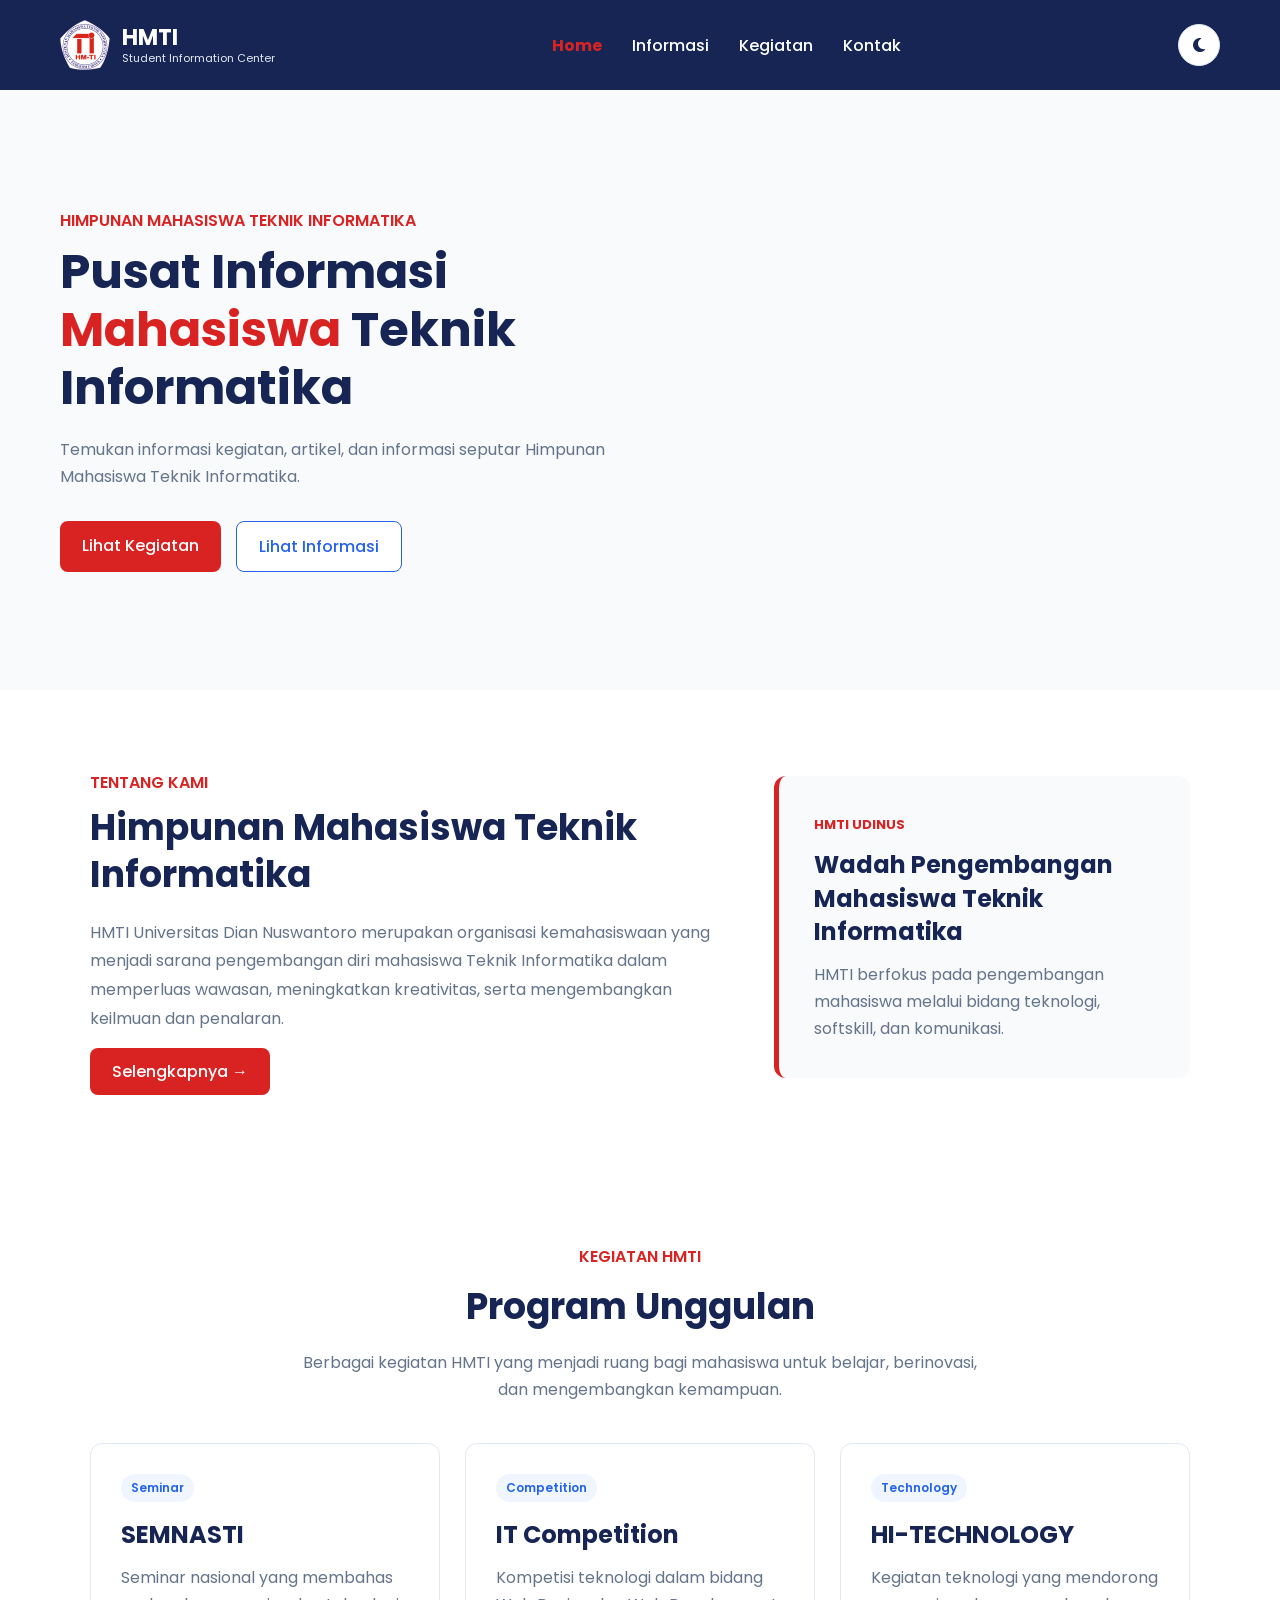
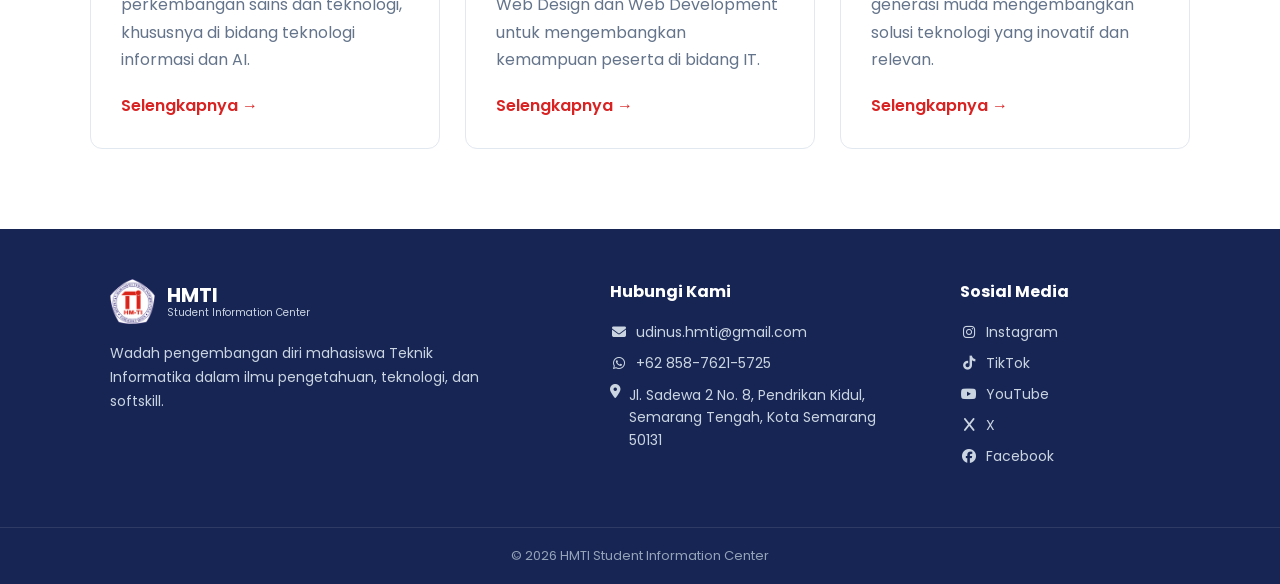
==== commit ba67e18f: "Menyelesaikan semua fungsi web" ====
--- a/index.html
+++ b/index.html
@@ -9,6 +9,12 @@
     <link rel="stylesheet" href="css/style.css">
 </head>
 <body>
+    <script>
+        if (localStorage.getItem("theme") === "dark") {
+            document.body.classList.add("dark-mode");
+        }
+    </script>
+
     <nav>
         <div class="brand">
             <img src="assets/LOGO_HMTI.png" alt="Logo HMTI">
@@ -20,7 +26,7 @@
         </div>
 
         <ul>
-            <li><a href="index.html">Home</a></li>
+            <li><a href="index.html" class="active" aria-current="page">Home</a></li>
             <li><a href="informasi.html">Informasi</a></li>
             <li><a href="kegiatan.html">Kegiatan</a></li>
             <li><a href="kontak.html">Kontak</a></li>
--- a/css/style.css
+++ b/css/style.css
@@ -74,6 +74,11 @@
     color: #D92323;
 }
 
+nav a.active {
+    color: #D92323;
+    font-weight: 700;
+}
+
 .theme-toggle {
     width: 42px;
     height: 42px;
@@ -659,16 +664,6 @@
     color: #64748B;
     line-height: 1.7;
     margin-bottom: 20px;
-}
-
-.activity-link {
-    color: #D92323;
-    text-decoration: none;
-    font-weight: 600;
-}
-
-.activity-link:hover {
-    color: #B91C1C;
 }
 
 .contact-section {
@@ -1173,6 +1168,10 @@
     color: #60A5FA;
 }
 
+body.dark-mode nav a.active {
+    color: #60A5FA;
+}
+
 body.dark-mode .theme-toggle {
     background: #1E293B;
     border-color: #334155;
@@ -1444,4 +1443,4 @@
 body.dark-mode .success-message {
     background: #14532D;
     color: #BBF7D0;
-}
+}
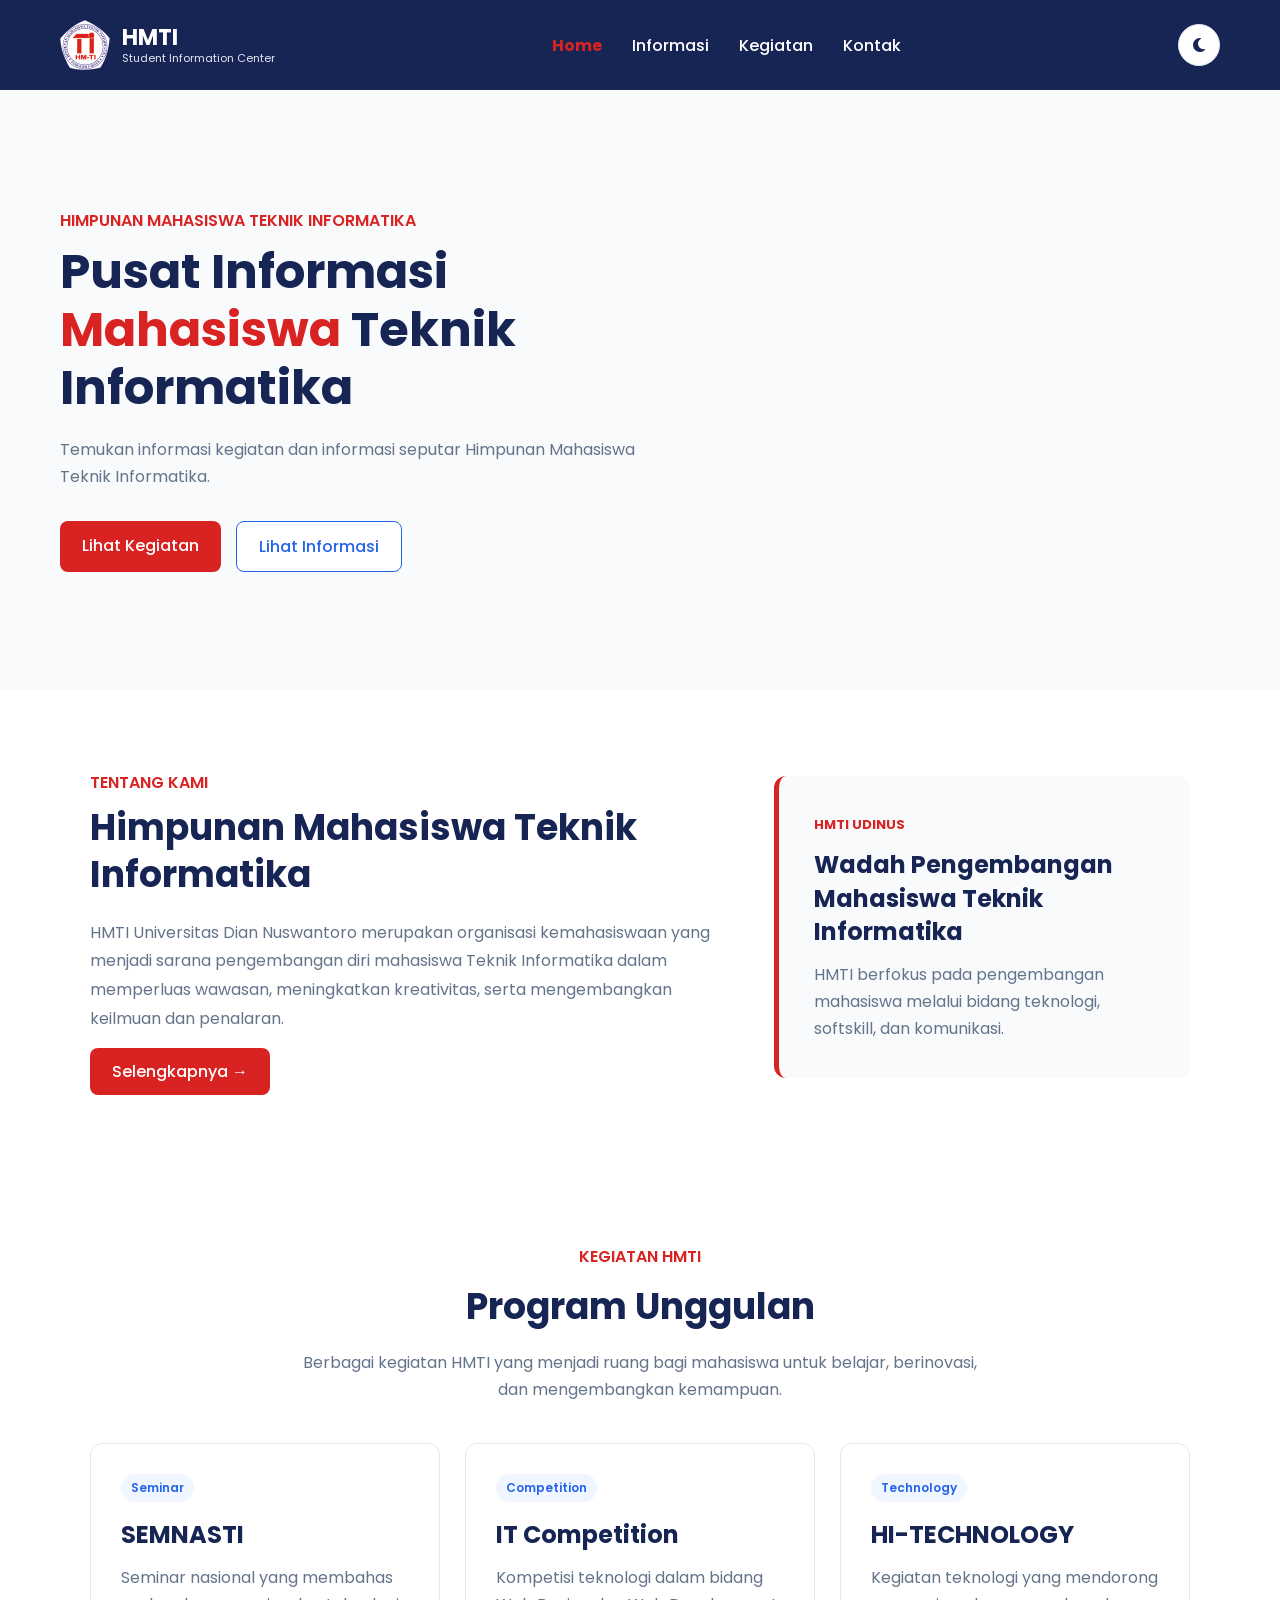
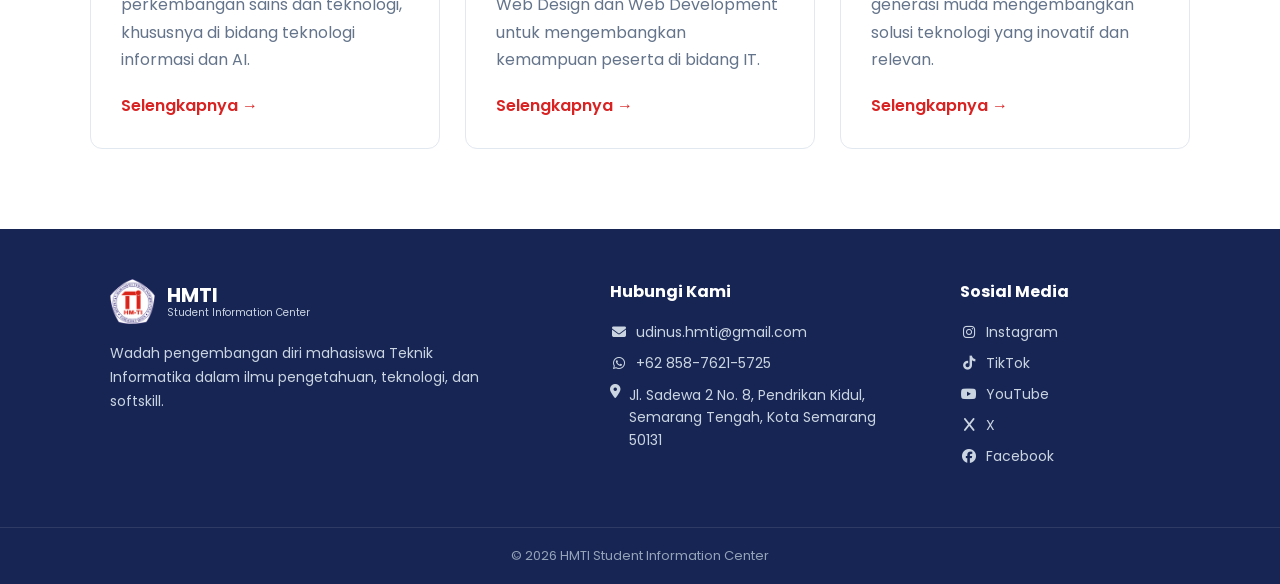
==== commit a79d1595: "Update hero description" ====
--- a/index.html
+++ b/index.html
@@ -47,8 +47,8 @@
                     Teknik Informatika
                 </h1>
                 <p>
-                    Temukan informasi kegiatan, artikel, dan informasi
-                    seputar Himpunan Mahasiswa Teknik Informatika.
+                    Temukan informasi kegiatan dan informasi seputar
+                    Himpunan Mahasiswa Teknik Informatika.
                 </p>
 
                 <div class="hero-buttons">
